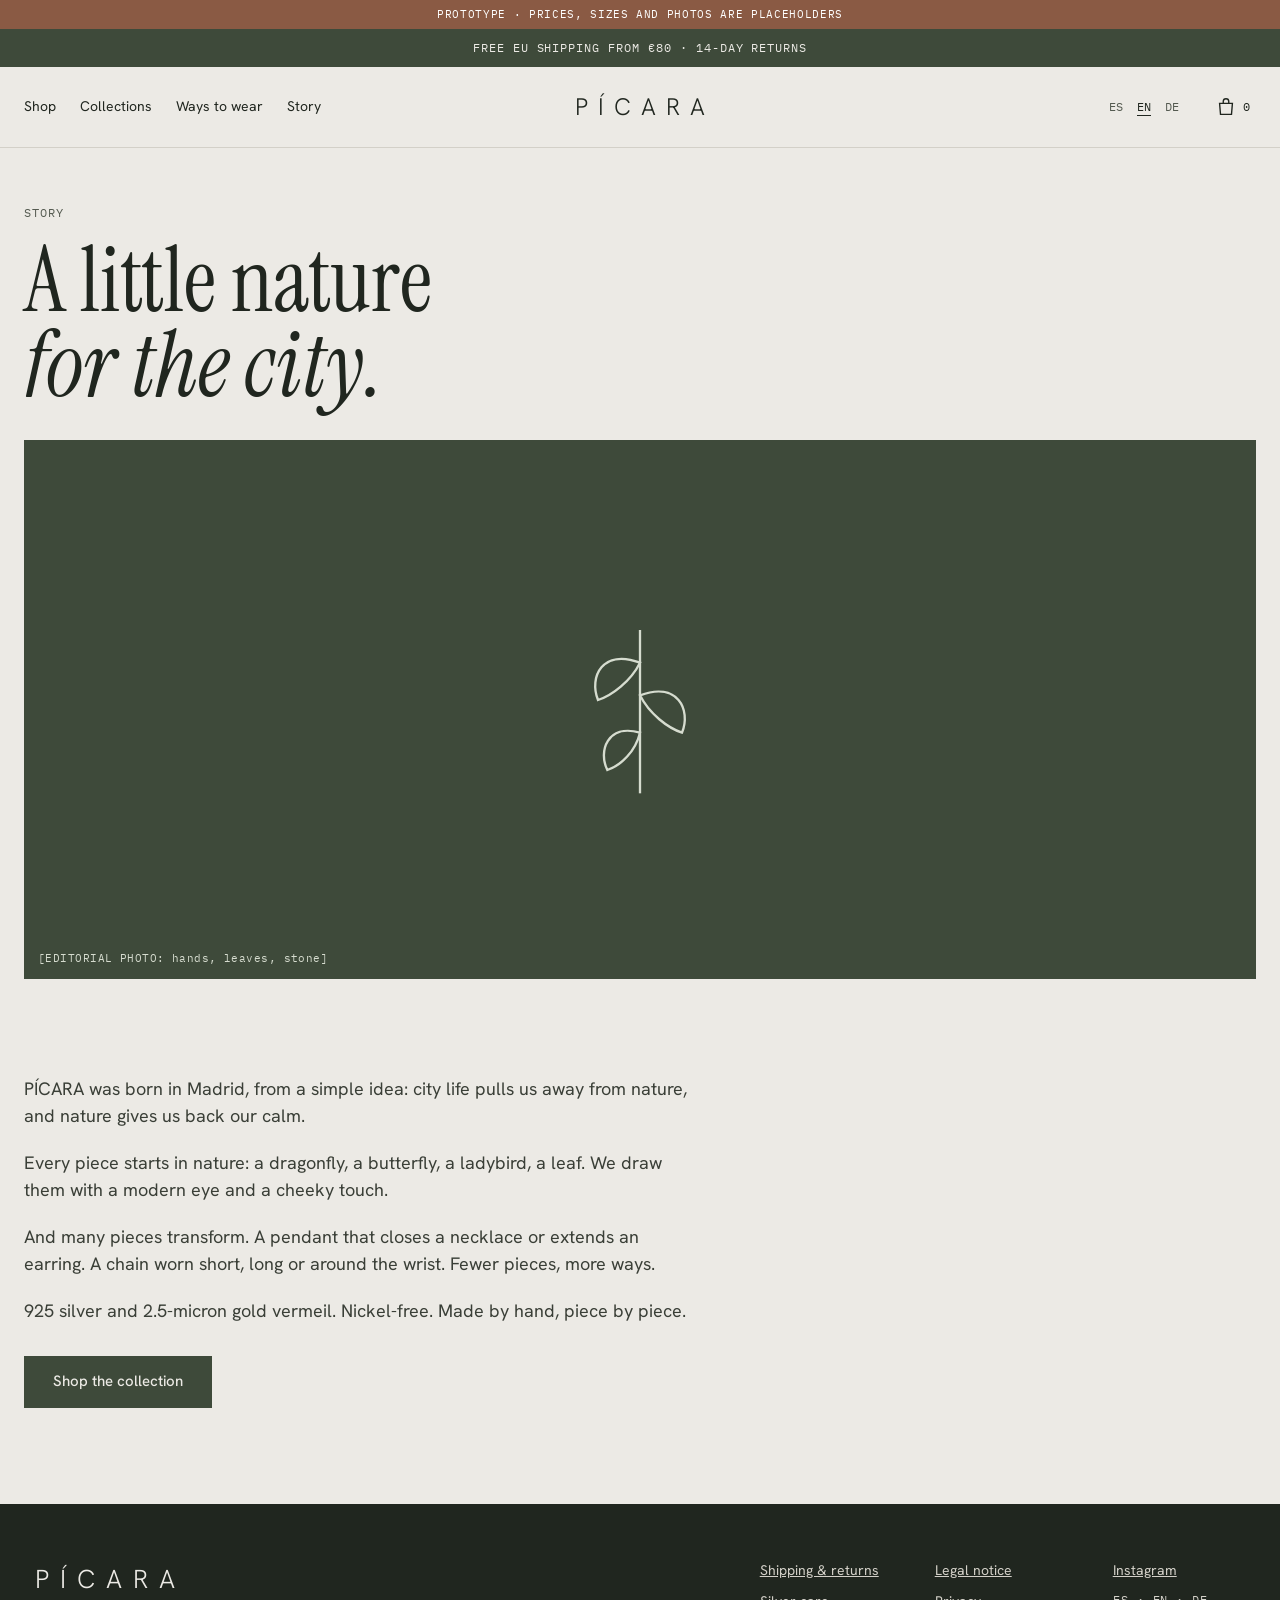
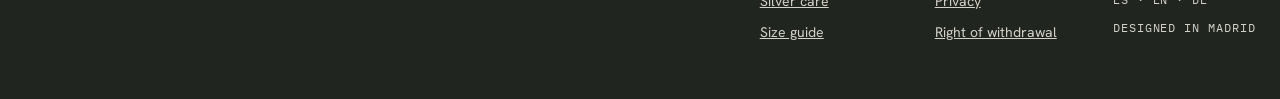
==== about.html @ f9912f21 "PÍCARA website prototype: home, shop, product, about; ES/EN/DE; cart drawer Co-Authored-By: Claude O" ====
<!doctype html>
<html lang="es">
<head>
  <meta charset="utf-8">
  <meta name="viewport" content="width=device-width, initial-scale=1">
  <title>Historia — PÍCARA</title>
  <meta name="robots" content="noindex">
  <link rel="icon" href="assets/img/favicon.svg" type="image/svg+xml">
  <link rel="preconnect" href="https://fonts.googleapis.com">
  <link rel="preconnect" href="https://fonts.gstatic.com" crossorigin>
  <link rel="stylesheet" href="https://fonts.googleapis.com/css2?family=Instrument+Serif:ital@0;1&family=Hanken+Grotesk:wght@300;400;500;600&family=IBM+Plex+Mono:wght@400;500&display=swap">
  <link rel="stylesheet" href="assets/css/style.css">
</head>
<body>
  <div id="site-header"></div>
  <main>
    <section class="wrap page-head">
      <span class="mono muted" data-i18n="about_kicker"></span>
      <h1><span data-i18n="about_title_a"></span><br><span class="italic" data-i18n="about_title_b"></span></h1>
    </section>
    <section class="wrap about-hero">
      <div class="media bg-musgo">
        <svg class="motif" style="width: min(140px, 30%);" viewBox="0 0 60 80" fill="none" stroke="currentColor" stroke-width="1" aria-hidden="true"><path d="M30 76 C30 50 30 30 30 6"/><path d="M30 20 C14 14 8 26 12 36 C18 34 26 28 30 20Z"/><path d="M30 34 C46 28 52 40 48 50 C42 48 34 42 30 34Z"/><path d="M30 50 C16 46 12 58 16 66 C22 64 28 58 30 50Z"/></svg>
        <span class="ph" data-i18n="ph_about"></span>
      </div>
    </section>
    <section class="wrap section">
      <div class="prose">
        <p data-i18n="about_p1"></p>
        <p data-i18n="about_p2"></p>
        <p data-i18n="about_p3"></p>
        <p data-i18n="about_p4"></p>
        <div class="actions" style="margin-top: 12px;"><a class="btn btn-primary" href="shop.html" data-i18n="cta_shop"></a></div>
      </div>
    </section>
  </main>
  <div id="site-footer"></div>
  <script src="assets/js/i18n.js"></script>
  <script src="assets/js/catalog.js"></script>
  <script src="assets/js/app.js"></script>
</body>
</html>
---- assets/css/style.css ----
/* PÍCARA – prototype stylesheet
   Palette v2 (approved): Musgo + Piedra base, Niebla / Bosque / Liquen support.
   Arcilla is defined but unused (optional accent, to test). */

:root {
  --musgo: #3E4A3A;
  --piedra: #B8B0A3;
  --niebla: #ECEAE5;
  --niebla-2: #F5F4F0;
  --bosque: #20261F;
  --liquen: #5E6A54;
  --arcilla: #8A5A44;
  --line: #D3D0C8;
  --fill: #DDDAD3;
  --text-2: #3A3F37;
  --text-3: #545A50;
  --on-dark: #ECEAE5;
  --on-dark-2: #D6DCCF;

  --serif: 'Instrument Serif', Georgia, serif;
  --sans: 'Hanken Grotesk', system-ui, sans-serif;
  --mono: 'IBM Plex Mono', ui-monospace, monospace;

  --wrap: 1360px;
  --gutter: clamp(16px, 3vw, 24px);
}

*, *::before, *::after { box-sizing: border-box; }
html { -webkit-text-size-adjust: 100%; }
body {
  margin: 0;
  background: var(--niebla);
  color: var(--bosque);
  font-family: var(--sans);
  font-size: 16px;
  line-height: 1.5;
  -webkit-font-smoothing: antialiased;
}
img, svg { display: block; max-width: 100%; }
a { color: inherit; }
a:hover { color: var(--musgo); }
button { font: inherit; color: inherit; cursor: pointer; }
:focus-visible { outline: 2px solid var(--musgo); outline-offset: 3px; }

.wrap { max-width: var(--wrap); margin: 0 auto; padding-inline: var(--gutter); }
.mono { font-family: var(--mono); font-size: 12px; letter-spacing: 0.08em; text-transform: uppercase; }
.muted { color: var(--text-3); }
.serif { font-family: var(--serif); font-weight: 400; }
.italic { font-style: italic; }
.sr-only { position: absolute; width: 1px; height: 1px; overflow: hidden; clip: rect(0 0 0 0); white-space: nowrap; }

h1, h2, h3 { font-family: var(--serif); font-weight: 400; margin: 0; line-height: 1; }
h1 { font-size: clamp(52px, 7vw, 100px); line-height: 0.95; }
h2 { font-size: clamp(38px, 5vw, 64px); }
h3 { font-size: 28px; }
p { margin: 0; }

/* Prototype notice */
.proto { background: var(--arcilla); color: #fff; text-align: center; padding: 6px var(--gutter); font-family: var(--mono); font-size: 11px; letter-spacing: 0.06em; }

/* Announcement */
.announce { background: var(--musgo); color: var(--on-dark); text-align: center; padding: 10px var(--gutter); }

/* Header */
.site-header { border-bottom: 1px solid var(--line); background: var(--niebla); position: sticky; top: 0; z-index: 20; }
.nav { display: flex; align-items: center; justify-content: space-between; gap: 16px; padding-block: 18px; }
.nav-links, .nav-tools { display: flex; align-items: center; gap: 24px; flex: 1 1 0; font-size: 14px; }
.nav-tools { justify-content: flex-end; }
.nav a { text-decoration: none; }
.wordmark { font-family: var(--sans); font-weight: 300; font-size: 24px; letter-spacing: 0.42em; padding-left: 0.42em; text-decoration: none; white-space: nowrap; }
.lang { display: flex; gap: 2px; }
.lang button { border: 0; background: none; padding: 8px 6px; font-family: var(--mono); font-size: 12px; color: var(--text-3); min-height: 44px; }
.lang button[aria-pressed="true"] { color: var(--bosque); text-decoration: underline; text-underline-offset: 4px; }
.icon-btn { border: 0; background: none; min-width: 44px; min-height: 44px; display: inline-flex; align-items: center; justify-content: center; gap: 6px; padding: 0 6px; }
.menu-btn { display: none; }
.cart-count { font-family: var(--mono); font-size: 12px; }

@media (max-width: 860px) {
  .nav-links { display: none; }
  .menu-btn { display: inline-flex; }
  .nav-links.open { display: flex; position: absolute; top: 100%; left: 0; right: 0; flex-direction: column; align-items: flex-start; gap: 0; background: var(--niebla); border-bottom: 1px solid var(--line); padding: 8px var(--gutter) 16px; }
  .nav-links.open a { padding: 12px 0; width: 100%; font-size: 17px; }
  .nav-tools .lang { display: none; }
  .wordmark { font-size: 19px; }
}
.mobile-lang { display: none; }
@media (max-width: 860px) { .nav-links.open .mobile-lang { display: flex; } }

/* Buttons */
.btn { display: inline-flex; align-items: center; justify-content: center; min-height: 52px; padding: 0 28px; font-size: 15px; font-weight: 500; text-decoration: none; border: 1px solid var(--musgo); }
.btn-primary { background: var(--musgo); color: var(--on-dark); }
.btn-primary:hover { background: var(--bosque); color: var(--on-dark); }
.btn-ghost { background: transparent; color: var(--musgo); }
.btn-light { background: var(--niebla); color: var(--bosque); border-color: var(--niebla); }
.btn[disabled] { opacity: 0.55; cursor: not-allowed; }

/* Placeholder media */
.media { position: relative; display: flex; align-items: center; justify-content: center; overflow: hidden; }
.media .ph { position: absolute; left: 14px; bottom: 12px; right: 14px; font-family: var(--mono); font-size: 11px; letter-spacing: 0.04em; }
.bg-musgo { background: var(--musgo); color: var(--on-dark-2); }
.bg-liquen { background: var(--liquen); color: #E4E8DF; }
.bg-piedra { background: var(--piedra); color: var(--bosque); }
.bg-bosque { background: var(--bosque); color: var(--line); }
.bg-fill { background: var(--fill); color: var(--text-3); }
.motif { width: 45%; height: auto; }

/* Hero */
.hero { display: flex; flex-wrap: wrap; gap: 24px; padding-block: 24px; }
.hero .media { flex: 3 1 520px; min-height: clamp(380px, 60vw, 640px); }
.hero .motif { width: min(360px, 60%); }
.hero-copy { flex: 2 1 320px; display: flex; flex-direction: column; justify-content: flex-end; gap: 24px; padding: 24px 8px; }
.hero-copy p { font-size: 18px; color: var(--text-2); max-width: 440px; }
.actions { display: flex; flex-wrap: wrap; gap: 12px; }

/* Sections */
.section { padding-block: clamp(64px, 9vw, 96px); }
.section-head { display: flex; flex-wrap: wrap; justify-content: space-between; align-items: flex-end; gap: 16px; margin-bottom: 40px; }
.section-head p { max-width: 420px; color: var(--text-2); }
.band { background: var(--niebla-2); border-block: 1px solid var(--line); }

.grid { display: grid; gap: 20px; grid-template-columns: repeat(auto-fit, minmax(min(240px, 100%), 1fr)); }
#shop-grid { grid-template-columns: repeat(auto-fill, minmax(min(260px, 100%), 1fr)); }

/* Ways to wear */
.way { background: var(--niebla-2); padding: 28px; display: flex; flex-direction: column; gap: 14px; }
.band .way { background: var(--niebla); }
.way svg { height: 140px; width: 100%; color: var(--musgo); }
.ways-mini svg { color: var(--musgo); }
.transform .media svg { width: 70%; height: auto; color: #E4E8DF; }
.way p { color: var(--text-2); font-size: 15px; }

/* Collection tile */
.tile { text-decoration: none; display: flex; flex-direction: column; gap: 12px; }
.tile .media { aspect-ratio: 4 / 5; }
.tile-name { font-family: var(--serif); font-size: 30px; line-height: 1; }

/* Product card */
.card { text-decoration: none; display: flex; flex-direction: column; gap: 10px; }
.card .media { aspect-ratio: 1 / 1; }
.card .motif { width: 38%; }
.card-row { display: flex; justify-content: space-between; gap: 8px; font-size: 16px; }
.card-name { font-weight: 500; }

/* Story */
.story { background: var(--liquen); color: var(--on-dark); }
.story .wrap { display: flex; flex-wrap: wrap; gap: 48px; align-items: center; padding-block: clamp(80px, 10vw, 112px); }
.story blockquote { margin: 0; flex: 3 1 480px; font-family: var(--serif); font-size: clamp(34px, 4.5vw, 60px); line-height: 1.1; }
.story-side { flex: 2 1 300px; display: flex; flex-direction: column; gap: 20px; color: #E4E8DF; font-size: 17px; }

/* Facts */
.facts { display: grid; gap: 24px; grid-template-columns: repeat(auto-fit, minmax(200px, 1fr)); padding-block: 72px; }
.fact { border-top: 1px solid var(--musgo); padding-top: 16px; display: flex; flex-direction: column; gap: 8px; }
.fact strong { font-family: var(--serif); font-weight: 400; font-size: 24px; }
.fact span { color: var(--text-2); font-size: 15px; }

/* Waitlist */
.waitlist { background: var(--musgo); color: var(--on-dark); }
.waitlist .wrap { display: flex; flex-wrap: wrap; gap: 32px; align-items: center; justify-content: space-between; padding-block: 80px; }
.waitlist p { color: var(--on-dark-2); }
.wl-form { flex: 1 1 360px; display: flex; flex-wrap: wrap; gap: 10px; align-items: flex-end; }
.field { flex: 1 1 220px; display: flex; flex-direction: column; gap: 6px; }
.field label { color: var(--on-dark-2); }
.field input { height: 52px; padding: 0 14px; border: 1px solid #C9D1C1; background: transparent; color: var(--on-dark); font: inherit; }
.field input::placeholder { color: #AEB8A6; }
.form-msg { flex-basis: 100%; min-height: 1.5em; font-size: 14px; }

/* Footer */
.site-footer { background: var(--bosque); color: var(--line); }
.site-footer .wrap { display: flex; flex-wrap: wrap; gap: 40px; justify-content: space-between; padding-block: 56px; }
.site-footer .wordmark { color: var(--on-dark); font-size: 26px; }
.foot-cols { display: flex; flex-wrap: wrap; gap: 56px; font-size: 14px; }
.foot-cols div { display: flex; flex-direction: column; gap: 10px; }
.foot-cols a { color: var(--line); }

/* Shop */
.page-head { padding-block: 56px 32px; display: flex; flex-direction: column; gap: 16px; }
.filters { display: flex; flex-wrap: wrap; gap: 8px; margin-bottom: 32px; }
.chip { border: 1px solid var(--piedra); background: transparent; padding: 0 16px; min-height: 44px; font-size: 14px; }
.chip[aria-pressed="true"] { background: var(--musgo); border-color: var(--musgo); color: var(--on-dark); }
.empty { padding: 48px 0; color: var(--text-3); }

/* Product page */
.crumbs { padding-block: 18px; color: var(--text-3); }
.crumbs a { color: var(--text-3); }
.pdp { display: flex; flex-wrap: wrap; gap: 48px; padding-bottom: 72px; }
.pdp-gallery { flex: 3 1 480px; min-width: 0; display: flex; flex-direction: column; gap: 12px; }
.pdp-gallery .main { aspect-ratio: 4 / 5; }
.pdp-gallery .main .motif { width: 50%; }
.thumbs { display: grid; grid-template-columns: repeat(4, minmax(0, 1fr)); gap: 12px; }
.thumbs button { aspect-ratio: 1 / 1; border: 1px solid transparent; background: var(--fill); padding: 8px; display: flex; align-items: flex-end; font-family: var(--mono); font-size: 10px; color: var(--text-3); }
.thumbs button[aria-pressed="true"] { border-color: var(--musgo); }
.pdp-info { flex: 2 1 340px; min-width: 0; display: flex; flex-direction: column; gap: 22px; }
.pdp-info h1 { font-size: clamp(42px, 5vw, 56px); line-height: 1; }
.price { font-size: 22px; }
.desc { color: var(--text-2); }
.opts { display: flex; flex-wrap: wrap; gap: 10px; }
.opt { min-height: 48px; padding: 0 18px; display: inline-flex; align-items: center; gap: 10px; border: 1px solid var(--piedra); background: transparent; }
.opt[aria-pressed="true"] { border: 1.5px solid var(--bosque); background: var(--niebla-2); }
.dot { width: 18px; height: 18px; border-radius: 50%; border: 1px solid #8A8378; }
fieldset { border: 0; padding: 0; margin: 0; }
legend { margin-bottom: 10px; color: var(--text-3); }
.ways-mini { background: var(--niebla-2); padding: 20px; display: flex; flex-direction: column; gap: 14px; }
.ways-mini .row { display: grid; grid-template-columns: repeat(auto-fit, minmax(90px, 1fr)); gap: 10px; text-align: center; font-size: 14px; }
.ways-mini svg { width: 100%; height: 60px; }
details { border-top: 1px solid var(--piedra); padding: 16px 0; }
details:last-of-type { border-bottom: 1px solid var(--piedra); }
summary { cursor: pointer; font-weight: 500; min-height: 24px; }
details p { margin-top: 10px; color: var(--text-2); }

.transform { background: var(--musgo); color: var(--on-dark); }
.transform .media { aspect-ratio: 4 / 5; }
.transform .grid p { color: var(--on-dark-2); }
.transform h3 { margin-top: 12px; }

/* About */
.about-hero .media { aspect-ratio: 16 / 7; min-height: 280px; }
.prose { max-width: 680px; display: flex; flex-direction: column; gap: 20px; font-size: 18px; color: var(--text-2); }

/* Cart drawer */
.scrim { position: fixed; inset: 0; background: rgba(32, 38, 31, 0.45); opacity: 0; pointer-events: none; transition: opacity .2s; z-index: 40; }
.drawer { position: fixed; top: 0; right: 0; bottom: 0; width: min(420px, 100%); background: var(--niebla); z-index: 50; transform: translateX(100%); transition: transform .25s ease; display: flex; flex-direction: column; }
body.cart-open .scrim { opacity: 1; pointer-events: auto; }
body.cart-open .drawer { transform: none; }
.drawer-head { display: flex; justify-content: space-between; align-items: center; padding: 16px var(--gutter); border-bottom: 1px solid var(--line); }
.drawer-head h2 { font-size: 30px; }
.drawer-body { flex: 1; overflow-y: auto; padding: 8px var(--gutter); }
.line { display: grid; grid-template-columns: 72px 1fr auto; gap: 14px; padding: 16px 0; border-bottom: 1px solid var(--line); align-items: start; }
.line .media { width: 72px; height: 72px; }
.line .motif { width: 60%; }
.qty { display: inline-flex; align-items: center; border: 1px solid var(--piedra); margin-top: 8px; }
.qty button { border: 0; background: none; width: 36px; height: 36px; }
.qty span { min-width: 24px; text-align: center; font-family: var(--mono); font-size: 13px; }
.remove { border: 0; background: none; text-decoration: underline; font-size: 13px; color: var(--text-3); padding: 8px 0; }
.drawer-foot { border-top: 1px solid var(--line); padding: 20px var(--gutter); display: flex; flex-direction: column; gap: 12px; }
.subtotal { display: flex; justify-content: space-between; font-size: 18px; }
.note { font-size: 13px; color: var(--text-3); }

@media (prefers-reduced-motion: reduce) {
  .drawer, .scrim { transition: none; }
}
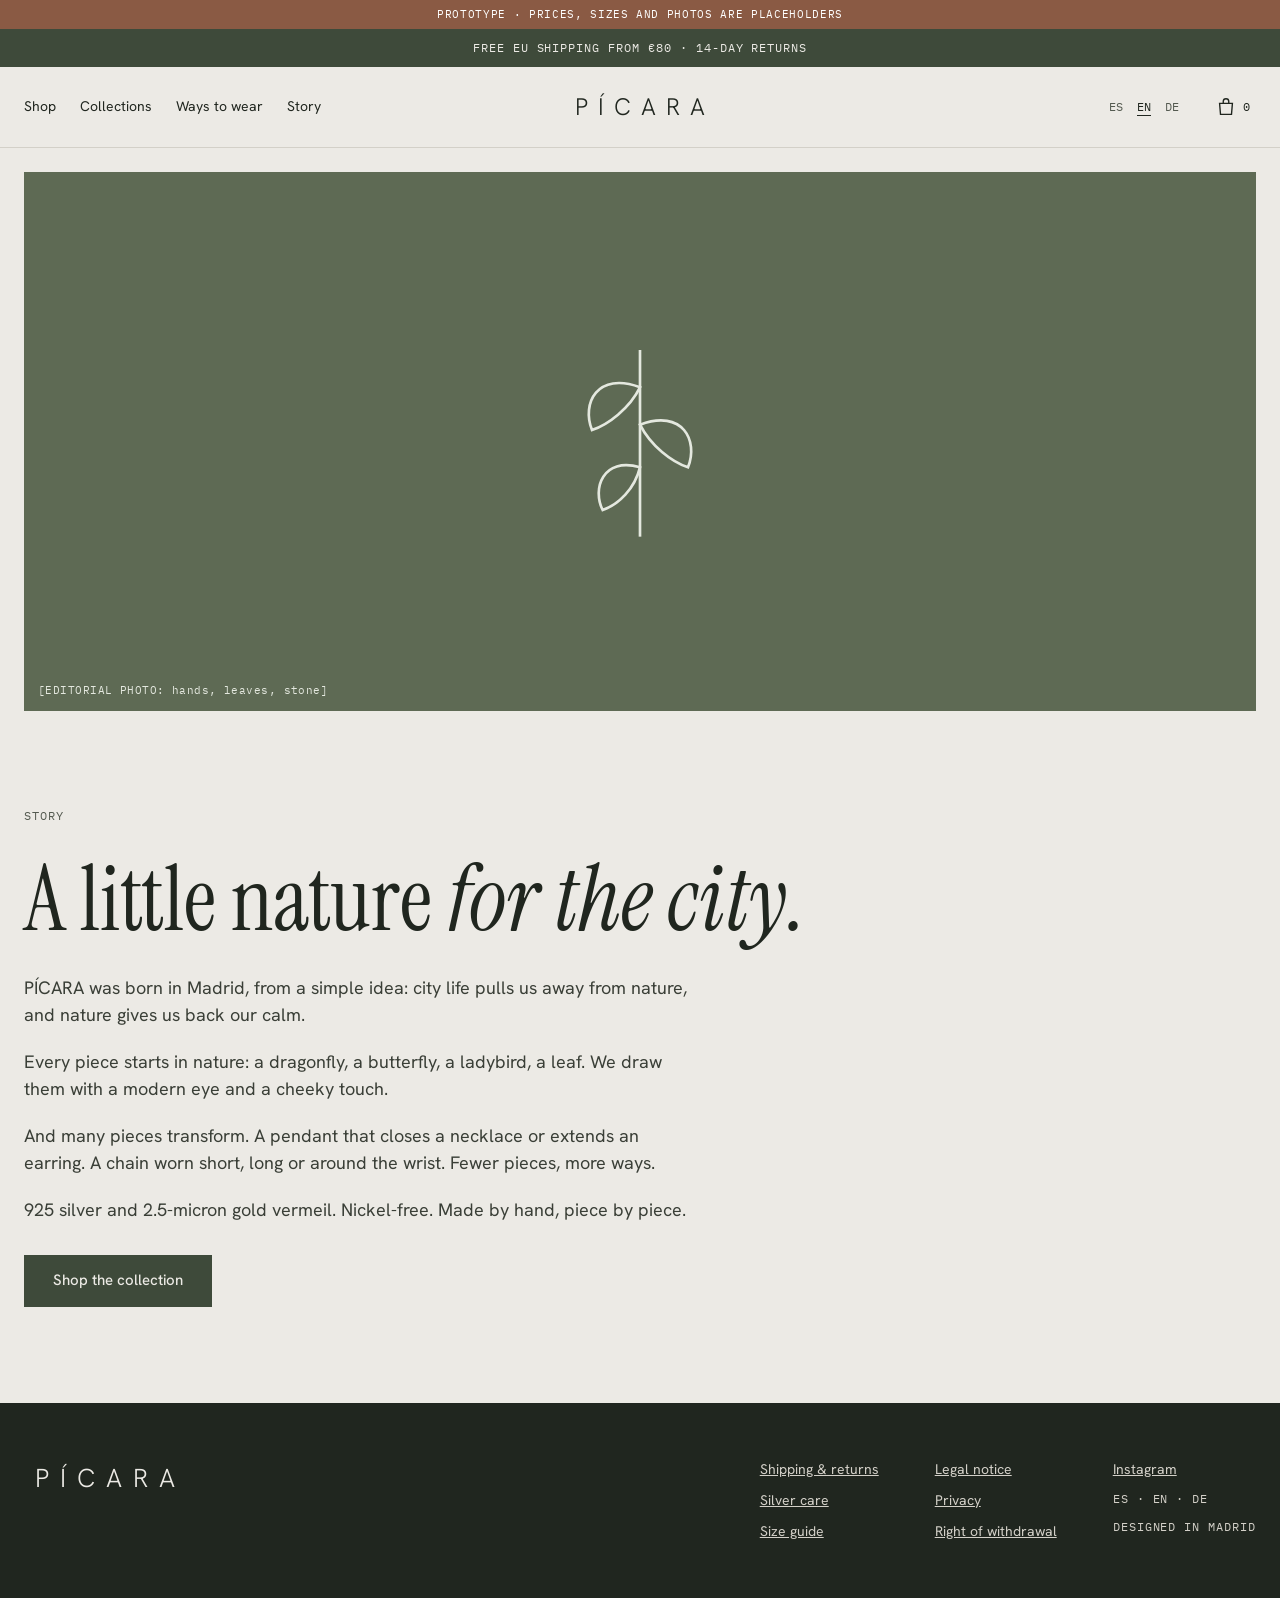
==== commit a754140d: "Refine prototype: tested pages, i18n labels, product gallery labels, README Co-Authored-By: Claude O" ====
--- a/about.html
+++ b/about.html
@@ -1,42 +1,39 @@
 <!doctype html>
 <html lang="es">
 <head>
-  <meta charset="utf-8">
-  <meta name="viewport" content="width=device-width, initial-scale=1">
-  <title>Historia — PÍCARA</title>
-  <meta name="robots" content="noindex">
-  <link rel="icon" href="assets/img/favicon.svg" type="image/svg+xml">
-  <link rel="preconnect" href="https://fonts.googleapis.com">
-  <link rel="preconnect" href="https://fonts.gstatic.com" crossorigin>
-  <link rel="stylesheet" href="https://fonts.googleapis.com/css2?family=Instrument+Serif:ital@0;1&family=Hanken+Grotesk:wght@300;400;500;600&family=IBM+Plex+Mono:wght@400;500&display=swap">
-  <link rel="stylesheet" href="assets/css/style.css">
+<meta charset="utf-8">
+<meta name="viewport" content="width=device-width, initial-scale=1">
+<title>Historia — PÍCARA</title>
+<link rel="preconnect" href="https://fonts.googleapis.com">
+<link rel="preconnect" href="https://fonts.gstatic.com" crossorigin>
+<link rel="stylesheet" href="https://fonts.googleapis.com/css2?family=Instrument+Serif:ital@0;1&family=Hanken+Grotesk:wght@300;400;500;600&family=IBM+Plex+Mono:wght@400;500&display=swap">
+<link rel="stylesheet" href="assets/css/style.css">
+<link rel="icon" href="assets/img/favicon.svg" type="image/svg+xml">
 </head>
 <body>
-  <div id="site-header"></div>
-  <main>
-    <section class="wrap page-head">
-      <span class="mono muted" data-i18n="about_kicker"></span>
-      <h1><span data-i18n="about_title_a"></span><br><span class="italic" data-i18n="about_title_b"></span></h1>
-    </section>
-    <section class="wrap about-hero">
-      <div class="media bg-musgo">
-        <svg class="motif" style="width: min(140px, 30%);" viewBox="0 0 60 80" fill="none" stroke="currentColor" stroke-width="1" aria-hidden="true"><path d="M30 76 C30 50 30 30 30 6"/><path d="M30 20 C14 14 8 26 12 36 C18 34 26 28 30 20Z"/><path d="M30 34 C46 28 52 40 48 50 C42 48 34 42 30 34Z"/><path d="M30 50 C16 46 12 58 16 66 C22 64 28 58 30 50Z"/></svg>
-        <span class="ph" data-i18n="ph_about"></span>
-      </div>
-    </section>
-    <section class="wrap section">
-      <div class="prose">
-        <p data-i18n="about_p1"></p>
-        <p data-i18n="about_p2"></p>
-        <p data-i18n="about_p3"></p>
-        <p data-i18n="about_p4"></p>
-        <div class="actions" style="margin-top: 12px;"><a class="btn btn-primary" href="shop.html" data-i18n="cta_shop"></a></div>
-      </div>
-    </section>
-  </main>
-  <div id="site-footer"></div>
-  <script src="assets/js/i18n.js"></script>
-  <script src="assets/js/catalog.js"></script>
-  <script src="assets/js/app.js"></script>
+<div id="site-header"></div>
+<main>
+  <section class="wrap about-hero" style="padding-top: 24px">
+    <div class="media bg-liquen">
+      <svg class="motif" style="width: min(160px, 30%)" viewBox="0 0 60 80" fill="none" stroke="#E4E8DF" stroke-width="1" aria-hidden="true"><path d="M30 76 C30 50 30 30 30 6"/><path d="M30 20 C14 14 8 26 12 36 C18 34 26 28 30 20Z"/><path d="M30 34 C46 28 52 40 48 50 C42 48 34 42 30 34Z"/><path d="M30 50 C16 46 12 58 16 66 C22 64 28 58 30 50Z"/></svg>
+      <span class="ph" data-i18n="ph_about"></span>
+    </div>
+  </section>
+  <section class="wrap section" style="display: flex; flex-direction: column; gap: 32px">
+    <span class="mono muted" data-i18n="about_kicker"></span>
+    <h1><span data-i18n="about_title_a"></span> <span class="italic" data-i18n="about_title_b"></span></h1>
+    <div class="prose">
+      <p data-i18n="about_p1"></p>
+      <p data-i18n="about_p2"></p>
+      <p data-i18n="about_p3"></p>
+      <p data-i18n="about_p4"></p>
+    </div>
+    <div><a class="btn btn-primary" href="shop.html" data-i18n="cta_shop"></a></div>
+  </section>
+</main>
+<div id="site-footer"></div>
+<script src="assets/js/i18n.js"></script>
+<script src="assets/js/catalog.js"></script>
+<script src="assets/js/app.js"></script>
 </body>
 </html>
